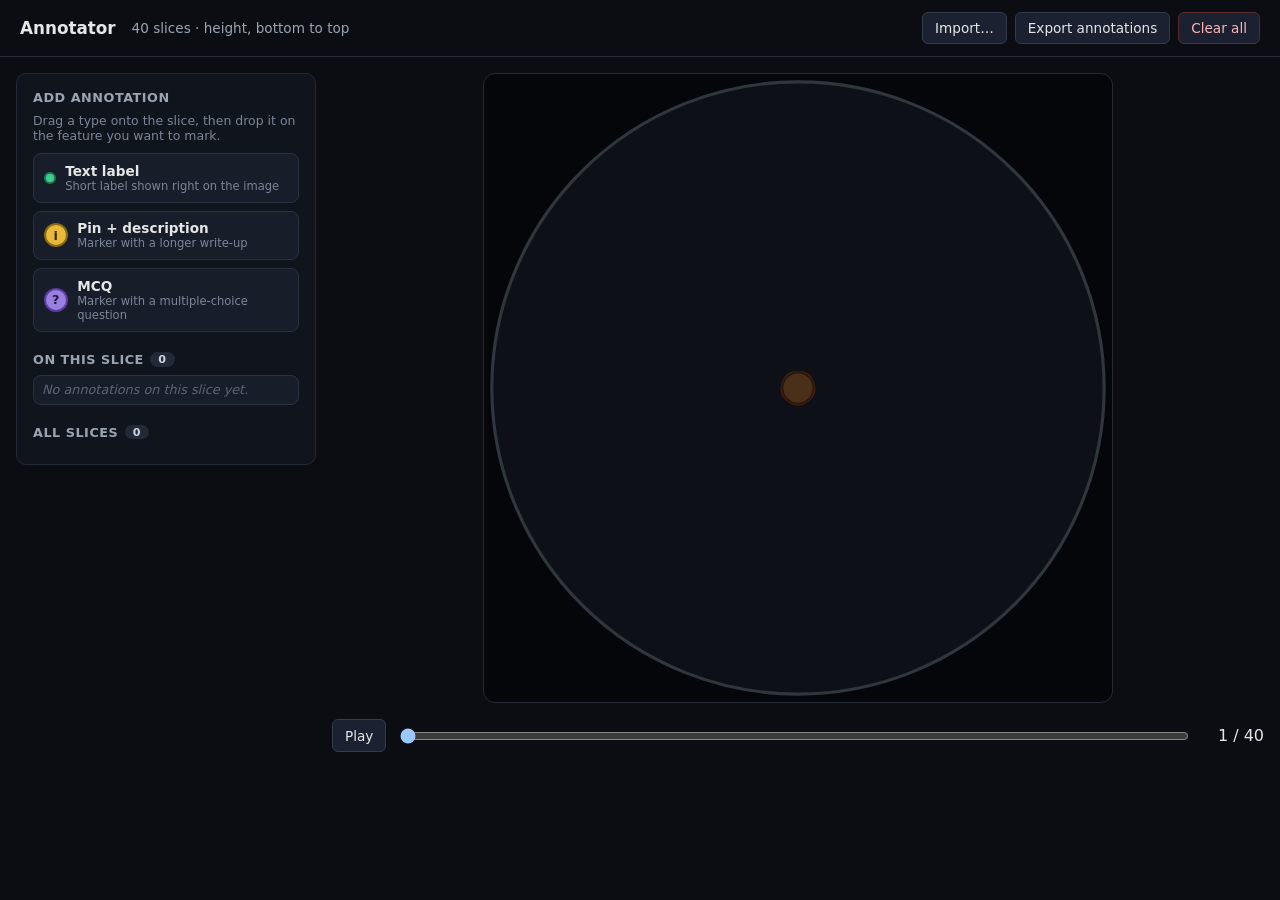
==== annotator/index.html @ ae4ba7be "Add educator annotator screen with drag-and-drop annotations Educators scrub the slice stack and dra" ====
<!doctype html>
<html lang="en">
<head>
<meta charset="utf-8" />
<title>Annotator</title>
<link rel="stylesheet" href="style.css" />
</head>
<body>
  <header>
    <h1>Annotator</h1>
    <div class="dataset-info" id="datasetInfo">Loading dataset…</div>
    <div class="actions">
      <button id="importBtn">Import…</button>
      <input type="file" id="importFile" accept="application/json" hidden />
      <button id="exportBtn">Export annotations</button>
      <button id="clearBtn" class="danger">Clear all</button>
    </div>
  </header>

  <main>
    <aside class="side-panel">
      <section>
        <h2>Add annotation</h2>
        <p class="hint">Drag a type onto the slice, then drop it on the feature you want to mark.</p>
        <div class="palette">
          <div class="palette-item" draggable="true" data-type="label">
            <span class="icon label"></span>
            <div>
              <strong>Text label</strong>
              <span>Short label shown right on the image</span>
            </div>
          </div>
          <div class="palette-item" draggable="true" data-type="pin">
            <span class="icon pin">i</span>
            <div>
              <strong>Pin + description</strong>
              <span>Marker with a longer write-up</span>
            </div>
          </div>
          <div class="palette-item" draggable="true" data-type="mcq">
            <span class="icon mcq">?</span>
            <div>
              <strong>MCQ</strong>
              <span>Marker with a multiple-choice question</span>
            </div>
          </div>
        </div>
      </section>

      <section>
        <h2>On this slice <span class="count" id="sliceAnnCount">0</span></h2>
        <ul class="annotation-list" id="annotationList"></ul>
      </section>

      <section>
        <h2>All slices <span class="count" id="totalAnnCount">0</span></h2>
      </section>
    </aside>

    <section class="stage-panel">
      <div class="stage-wrap">
        <div class="stage" id="stage">
          <div class="svg-host" id="svgHost"></div>
          <div class="marker-layer" id="markerLayer"></div>
        </div>
      </div>
      <div class="controls">
        <button id="play">Play</button>
        <input id="scrub" type="range" min="1" value="1" step="1" />
        <span class="readout" id="readout">1 / ?</span>
      </div>
    </section>
  </main>

  <div class="modal-backdrop" id="modalBackdrop">
    <div class="modal" id="modal"></div>
  </div>

  <script src="app.js"></script>
</body>
</html>
---- annotator/style.css ----
:root { color-scheme: dark; }

* { box-sizing: border-box; }

body {
  margin: 0;
  min-height: 100vh;
  background: #0b0d12;
  color: #e6e6e6;
  font-family: system-ui, sans-serif;
  display: flex;
  flex-direction: column;
}

header {
  display: flex;
  align-items: center;
  gap: 1rem;
  padding: 0.75rem 1.25rem;
  border-bottom: 1px solid #262b36;
  flex-wrap: wrap;
}

header h1 { font-size: 1.05rem; margin: 0; }

.dataset-info { color: #9aa4b2; font-size: 0.85rem; flex: 1; }

.actions { display: flex; gap: 0.5rem; }

button {
  background: #1b2130;
  border: 1px solid #333c4d;
  color: inherit;
  border-radius: 6px;
  padding: 0.45rem 0.75rem;
  cursor: pointer;
  font: inherit;
  font-size: 0.85rem;
}
button:hover { background: #262f42; }
button.danger { border-color: #5a2a2a; color: #ffb4b4; }
button.danger:hover { background: #351c1c; }
button:disabled { opacity: 0.5; cursor: not-allowed; }

main {
  flex: 1;
  display: grid;
  grid-template-columns: 300px 1fr;
  gap: 1rem;
  padding: 1rem;
  align-items: start;
}

.side-panel {
  display: flex;
  flex-direction: column;
  gap: 1.25rem;
  background: #10141c;
  border: 1px solid #232937;
  border-radius: 10px;
  padding: 1rem;
}

.side-panel h2 {
  font-size: 0.8rem;
  text-transform: uppercase;
  letter-spacing: 0.04em;
  color: #9aa4b2;
  margin: 0 0 0.5rem;
  display: flex;
  align-items: center;
  gap: 0.4rem;
}

.count {
  background: #232937;
  color: #cfd6e2;
  border-radius: 999px;
  padding: 0.05rem 0.5rem;
  font-size: 0.7rem;
}

.hint { font-size: 0.78rem; color: #7c8698; margin: 0 0 0.6rem; }

.palette { display: flex; flex-direction: column; gap: 0.5rem; }

.palette-item {
  display: flex;
  align-items: center;
  gap: 0.6rem;
  background: #171d29;
  border: 1px solid #2a3140;
  border-radius: 8px;
  padding: 0.55rem 0.6rem;
  cursor: grab;
}
.palette-item:hover { border-color: #4a5674; }
.palette-item:active { cursor: grabbing; }
.palette-item strong { display: block; font-size: 0.85rem; }
.palette-item span:last-child { display: block; font-size: 0.72rem; color: #7c8698; }

.icon {
  flex: 0 0 auto;
  width: 24px;
  height: 24px;
  border-radius: 50%;
  display: flex;
  align-items: center;
  justify-content: center;
  font-weight: 700;
  font-size: 0.8rem;
}
.icon.label { width: 12px; height: 12px; background: #3ecf8e; border: 2px solid #1f7a53; }
.icon.pin { background: #e8b93a; border: 2px solid #8a6a10; color: #3a2c05; }
.icon.mcq { background: #9b7fe0; border: 2px solid #5a3fa0; color: #23163f; }

.annotation-list {
  list-style: none;
  margin: 0;
  padding: 0;
  display: flex;
  flex-direction: column;
  gap: 0.4rem;
  max-height: 260px;
  overflow-y: auto;
}
.annotation-list li {
  display: flex;
  align-items: center;
  gap: 0.5rem;
  background: #171d29;
  border: 1px solid #2a3140;
  border-radius: 8px;
  padding: 0.4rem 0.5rem;
  cursor: pointer;
  font-size: 0.8rem;
}
.annotation-list li:hover { border-color: #4a5674; }
.annotation-list li .label-text {
  flex: 1;
  overflow: hidden;
  text-overflow: ellipsis;
  white-space: nowrap;
}
.annotation-list li .layer-tag {
  font-size: 0.65rem;
  color: #7c8698;
  background: #10141c;
  border-radius: 4px;
  padding: 0.1rem 0.35rem;
}
.annotation-list li button {
  padding: 0.15rem 0.4rem;
  font-size: 0.7rem;
}
.annotation-list .empty { color: #5c6577; font-style: italic; cursor: default; }
.annotation-list .empty:hover { border-color: #2a3140; }

.stage-panel {
  display: flex;
  flex-direction: column;
  align-items: center;
  gap: 1rem;
}

.stage-wrap {
  width: min(70vh, 100%);
}

.stage {
  position: relative;
  width: 100%;
  aspect-ratio: 1 / 1;
  background: #05060a;
  border: 1px solid #262b36;
  border-radius: 12px;
  overflow: hidden;
}
.stage.drag-over { outline: 2px dashed #5b8def; outline-offset: -2px; }

.svg-host { width: 100%; height: 100%; }
.svg-host svg { width: 100%; height: 100%; display: block; }

.marker-layer {
  position: absolute;
  inset: 0;
  pointer-events: none;
}

.marker {
  position: absolute;
  transform: translate(-50%, -50%);
  display: flex;
  align-items: center;
  gap: 4px;
  cursor: grab;
  pointer-events: auto;
  touch-action: none;
}
.marker:active { cursor: grabbing; }

.marker .dot {
  width: 12px;
  height: 12px;
  border-radius: 50%;
  background: #3ecf8e;
  border: 2px solid #1f7a53;
  flex: 0 0 auto;
}
.marker .chip {
  background: rgba(5, 8, 14, 0.85);
  border: 1px solid #2a3140;
  color: #f2f5fa;
  padding: 2px 6px;
  border-radius: 4px;
  font-size: 12px;
  white-space: nowrap;
}

.marker.pin .icon-circle,
.marker.mcq .icon-circle {
  width: 22px;
  height: 22px;
  border-radius: 50%;
  display: flex;
  align-items: center;
  justify-content: center;
  font-weight: 700;
  font-size: 12px;
  box-shadow: 0 1px 4px rgba(0, 0, 0, 0.5);
}
.marker.pin .icon-circle { background: #e8b93a; border: 2px solid #8a6a10; color: #3a2c05; }
.marker.mcq .icon-circle { background: #9b7fe0; border: 2px solid #5a3fa0; color: #23163f; }

.controls {
  display: flex;
  align-items: center;
  gap: 0.75rem;
  width: 100%;
}
input[type="range"] { flex: 1; }
.readout { min-width: 6ch; text-align: right; font-variant-numeric: tabular-nums; }

.modal-backdrop {
  position: fixed;
  inset: 0;
  background: rgba(4, 6, 10, 0.6);
  display: none;
  align-items: center;
  justify-content: center;
  padding: 1rem;
  z-index: 10;
}
.modal-backdrop.open { display: flex; }

.modal {
  background: #10141c;
  border: 1px solid #232937;
  border-radius: 10px;
  padding: 1.25rem;
  width: min(420px, 100%);
  display: flex;
  flex-direction: column;
  gap: 0.75rem;
}
.modal h3 { margin: 0; font-size: 1rem; }
.modal .meta { font-size: 0.75rem; color: #7c8698; margin: -0.5rem 0 0; }
.modal label { display: flex; flex-direction: column; gap: 0.3rem; font-size: 0.8rem; color: #cfd6e2; }
.modal input[type="text"],
.modal textarea,
.modal select {
  background: #0b0d12;
  border: 1px solid #2a3140;
  border-radius: 6px;
  color: inherit;
  padding: 0.45rem 0.55rem;
  font: inherit;
  resize: vertical;
}
.modal textarea { min-height: 4.5rem; }
.modal .error { color: #ff9d9d; font-size: 0.78rem; min-height: 1em; }
.modal .modal-actions {
  display: flex;
  justify-content: space-between;
  gap: 0.5rem;
  margin-top: 0.25rem;
}
.modal .modal-actions .right { display: flex; gap: 0.5rem; margin-left: auto; }
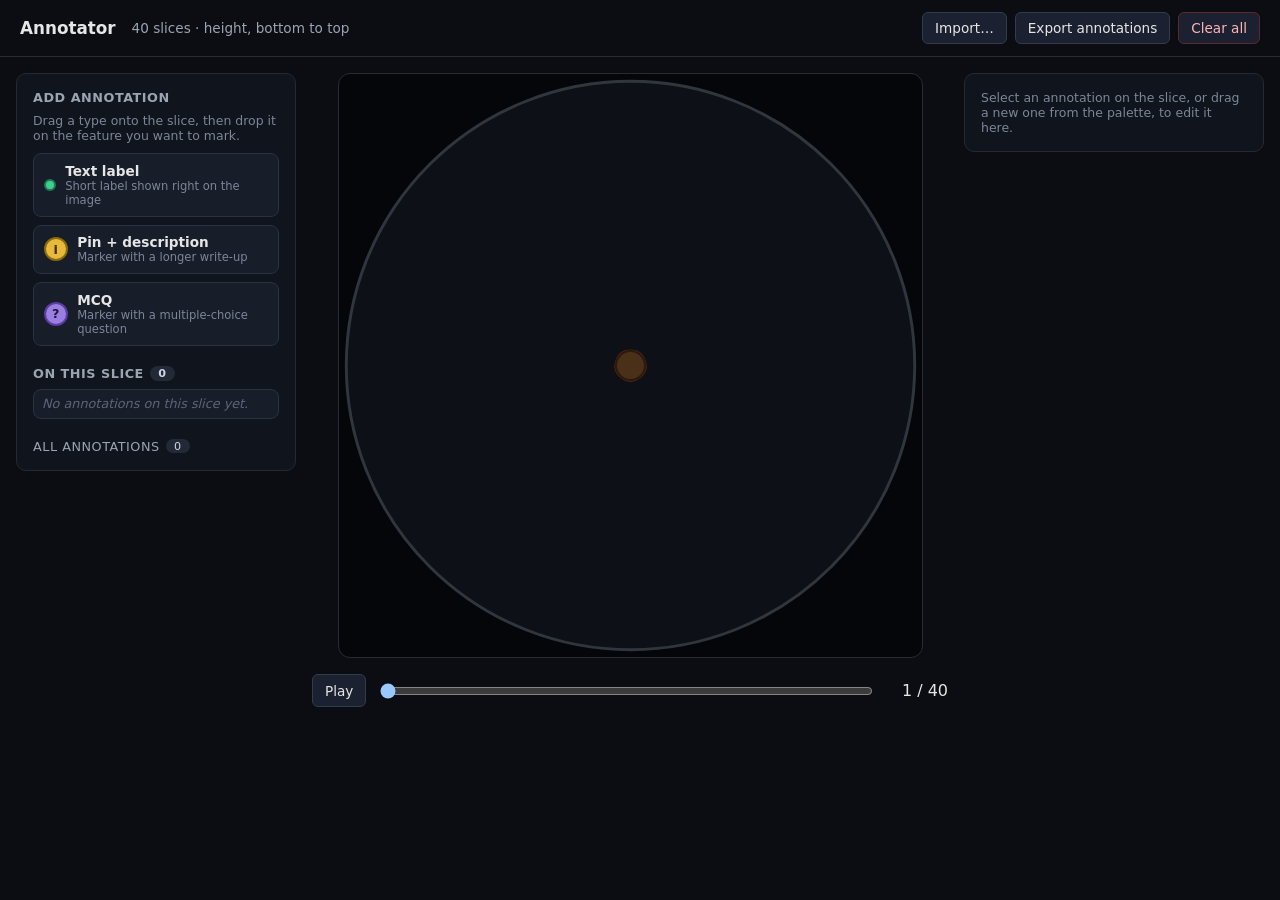
==== commit 08eee603: "Add acceptable-range tolerance and a sortable cross-slice annotation list Every annotation now carri" ====
--- a/annotator/index.html
+++ b/annotator/index.html
@@ -18,7 +18,7 @@
   </header>
 
   <main>
-    <aside class="side-panel">
+    <aside class="side-panel panel">
       <section>
         <h2>Add annotation</h2>
         <p class="hint">Drag a type onto the slice, then drop it on the feature you want to mark.</p>
@@ -53,7 +53,19 @@
       </section>
 
       <section>
-        <h2>All slices <span class="count" id="totalAnnCount">0</span></h2>
+        <details id="allAnnDetails">
+          <summary>All annotations <span class="count" id="totalAnnCount">0</span></summary>
+          <div class="all-ann-controls">
+            <label for="sortOrder">Sort by</label>
+            <select id="sortOrder">
+              <option value="slice">Slice order</option>
+              <option value="type">Type</option>
+              <option value="title-asc">Title A–Z</option>
+              <option value="title-desc">Title Z–A</option>
+            </select>
+          </div>
+          <ul class="annotation-list" id="allAnnotationList"></ul>
+        </details>
       </section>
     </aside>
 
@@ -61,6 +73,7 @@
       <div class="stage-wrap">
         <div class="stage" id="stage">
           <div class="svg-host" id="svgHost"></div>
+          <svg class="tolerance-layer" id="toleranceLayer" viewBox="0 0 400 400"></svg>
           <div class="marker-layer" id="markerLayer"></div>
         </div>
       </div>
@@ -70,11 +83,11 @@
         <span class="readout" id="readout">1 / ?</span>
       </div>
     </section>
+
+    <aside class="inspector panel" id="inspector">
+      <p class="hint placeholder">Select an annotation on the slice, or drag a new one from the palette, to edit it here.</p>
+    </aside>
   </main>
-
-  <div class="modal-backdrop" id="modalBackdrop">
-    <div class="modal" id="modal"></div>
-  </div>
 
   <script src="app.js"></script>
 </body>
--- a/annotator/style.css
+++ b/annotator/style.css
@@ -45,20 +45,27 @@
 main {
   flex: 1;
   display: grid;
-  grid-template-columns: 300px 1fr;
+  grid-template-columns: 280px 1fr 300px;
   gap: 1rem;
   padding: 1rem;
   align-items: start;
 }
 
-.side-panel {
-  display: flex;
-  flex-direction: column;
-  gap: 1.25rem;
+@media (max-width: 1100px) {
+  main { grid-template-columns: 1fr; }
+}
+
+.panel {
   background: #10141c;
   border: 1px solid #232937;
   border-radius: 10px;
   padding: 1rem;
+}
+
+.side-panel {
+  display: flex;
+  flex-direction: column;
+  gap: 1.25rem;
 }
 
 .side-panel h2 {
@@ -81,6 +88,8 @@
 }
 
 .hint { font-size: 0.78rem; color: #7c8698; margin: 0 0 0.6rem; }
+.hint.drawing { color: #ffb454; }
+.hint.placeholder { margin: 0; }
 
 .palette { display: flex; flex-direction: column; gap: 0.5rem; }
 
@@ -136,26 +145,56 @@
   font-size: 0.8rem;
 }
 .annotation-list li:hover { border-color: #4a5674; }
+.annotation-list li.active { border-color: #5b8def; background: #182035; }
 .annotation-list li .label-text {
   flex: 1;
   overflow: hidden;
   text-overflow: ellipsis;
   white-space: nowrap;
 }
-.annotation-list li .layer-tag {
+.annotation-list li .layer-tag,
+.annotation-list li .slice-tag {
   font-size: 0.65rem;
   color: #7c8698;
   background: #10141c;
   border-radius: 4px;
   padding: 0.1rem 0.35rem;
-}
-.annotation-list li button {
-  padding: 0.15rem 0.4rem;
-  font-size: 0.7rem;
+  flex: 0 0 auto;
 }
 .annotation-list .empty { color: #5c6577; font-style: italic; cursor: default; }
 .annotation-list .empty:hover { border-color: #2a3140; }
 
+details > summary {
+  cursor: pointer;
+  font-size: 0.8rem;
+  text-transform: uppercase;
+  letter-spacing: 0.04em;
+  color: #9aa4b2;
+  display: flex;
+  align-items: center;
+  gap: 0.4rem;
+  list-style: revert;
+}
+details[open] > summary { margin-bottom: 0.6rem; }
+
+.all-ann-controls {
+  display: flex;
+  align-items: center;
+  gap: 0.5rem;
+  margin-bottom: 0.6rem;
+  font-size: 0.78rem;
+  color: #9aa4b2;
+}
+.all-ann-controls select {
+  flex: 1;
+  background: #171d29;
+  border: 1px solid #2a3140;
+  color: inherit;
+  border-radius: 6px;
+  padding: 0.3rem 0.4rem;
+  font: inherit;
+}
+
 .stage-panel {
   display: flex;
   flex-direction: column;
@@ -164,7 +203,7 @@
 }
 
 .stage-wrap {
-  width: min(70vh, 100%);
+  width: min(65vh, 100%);
 }
 
 .stage {
@@ -177,9 +216,43 @@
   overflow: hidden;
 }
 .stage.drag-over { outline: 2px dashed #5b8def; outline-offset: -2px; }
+.stage.drawing-mode { outline: 2px dashed #ffb454; outline-offset: -2px; cursor: crosshair; }
 
 .svg-host { width: 100%; height: 100%; }
 .svg-host svg { width: 100%; height: 100%; display: block; }
+
+.tolerance-layer {
+  position: absolute;
+  inset: 0;
+  width: 100%;
+  height: 100%;
+  pointer-events: none;
+}
+.tolerance-layer .tolerance {
+  fill: rgba(91, 141, 239, 0.12);
+  stroke: #5b8def;
+  stroke-width: 1.5;
+  stroke-dasharray: 5 4;
+  vector-effect: non-scaling-stroke;
+}
+.tolerance-layer .tolerance.selected {
+  fill: rgba(91, 141, 239, 0.22);
+  stroke: #8db2ff;
+  stroke-width: 2;
+}
+.tolerance-layer .draft-line {
+  fill: none;
+  stroke: #ffb454;
+  stroke-width: 1.5;
+  stroke-dasharray: 4 3;
+  vector-effect: non-scaling-stroke;
+}
+.tolerance-layer .draft-point {
+  fill: #ffb454;
+  stroke: #7a4d10;
+  stroke-width: 1;
+  vector-effect: non-scaling-stroke;
+}
 
 .marker-layer {
   position: absolute;
@@ -207,6 +280,8 @@
   border: 2px solid #1f7a53;
   flex: 0 0 auto;
 }
+.marker.selected .dot { outline: 2px solid #fff; outline-offset: 2px; }
+
 .marker .chip {
   background: rgba(5, 8, 14, 0.85);
   border: 1px solid #2a3140;
@@ -231,6 +306,7 @@
 }
 .marker.pin .icon-circle { background: #e8b93a; border: 2px solid #8a6a10; color: #3a2c05; }
 .marker.mcq .icon-circle { background: #9b7fe0; border: 2px solid #5a3fa0; color: #23163f; }
+.marker.selected .icon-circle { outline: 2px solid #fff; outline-offset: 2px; }
 
 .controls {
   display: flex;
@@ -241,34 +317,45 @@
 input[type="range"] { flex: 1; }
 .readout { min-width: 6ch; text-align: right; font-variant-numeric: tabular-nums; }
 
-.modal-backdrop {
-  position: fixed;
-  inset: 0;
-  background: rgba(4, 6, 10, 0.6);
-  display: none;
-  align-items: center;
-  justify-content: center;
-  padding: 1rem;
-  z-index: 10;
-}
-.modal-backdrop.open { display: flex; }
-
-.modal {
-  background: #10141c;
-  border: 1px solid #232937;
-  border-radius: 10px;
-  padding: 1.25rem;
-  width: min(420px, 100%);
+.inspector {
   display: flex;
   flex-direction: column;
   gap: 0.75rem;
-}
-.modal h3 { margin: 0; font-size: 1rem; }
-.modal .meta { font-size: 0.75rem; color: #7c8698; margin: -0.5rem 0 0; }
-.modal label { display: flex; flex-direction: column; gap: 0.3rem; font-size: 0.8rem; color: #cfd6e2; }
-.modal input[type="text"],
-.modal textarea,
-.modal select {
+  max-height: calc(100vh - 6rem);
+  overflow-y: auto;
+}
+
+.inspector-header {
+  display: flex;
+  align-items: center;
+  justify-content: space-between;
+  gap: 0.5rem;
+}
+.inspector-header h2 { margin: 0; font-size: 1rem; }
+.inspector-header button {
+  padding: 0.1rem 0.5rem;
+  font-size: 1rem;
+  line-height: 1;
+}
+
+.inspector .meta { font-size: 0.75rem; color: #7c8698; margin: -0.4rem 0 0; }
+
+.inspector label {
+  display: flex;
+  flex-direction: column;
+  gap: 0.3rem;
+  font-size: 0.8rem;
+  color: #cfd6e2;
+}
+.inspector label > span {
+  display: flex;
+  justify-content: space-between;
+  color: #9aa4b2;
+  font-size: 0.72rem;
+}
+.inspector input[type="text"],
+.inspector textarea,
+.inspector select {
   background: #0b0d12;
   border: 1px solid #2a3140;
   border-radius: 6px;
@@ -277,12 +364,39 @@
   font: inherit;
   resize: vertical;
 }
-.modal textarea { min-height: 4.5rem; }
-.modal .error { color: #ff9d9d; font-size: 0.78rem; min-height: 1em; }
-.modal .modal-actions {
-  display: flex;
-  justify-content: space-between;
-  gap: 0.5rem;
-  margin-top: 0.25rem;
-}
-.modal .modal-actions .right { display: flex; gap: 0.5rem; margin-left: auto; }
+.inspector textarea { min-height: 4.5rem; }
+
+.tolerance-section {
+  border-top: 1px solid #232937;
+  padding-top: 0.75rem;
+  display: flex;
+  flex-direction: column;
+  gap: 0.6rem;
+}
+.tolerance-section h3 {
+  margin: 0;
+  font-size: 0.8rem;
+  text-transform: uppercase;
+  letter-spacing: 0.04em;
+  color: #9aa4b2;
+}
+.tolerance-mode {
+  display: flex;
+  gap: 1rem;
+  font-size: 0.8rem;
+}
+.tolerance-mode label {
+  flex-direction: row;
+  align-items: center;
+  gap: 0.35rem;
+  cursor: pointer;
+}
+.tolerance-actions { display: flex; flex-wrap: wrap; gap: 0.5rem; }
+.tolerance-actions button { font-size: 0.78rem; padding: 0.35rem 0.6rem; }
+
+.inspector-actions {
+  border-top: 1px solid #232937;
+  padding-top: 0.75rem;
+  display: flex;
+  justify-content: flex-end;
+}
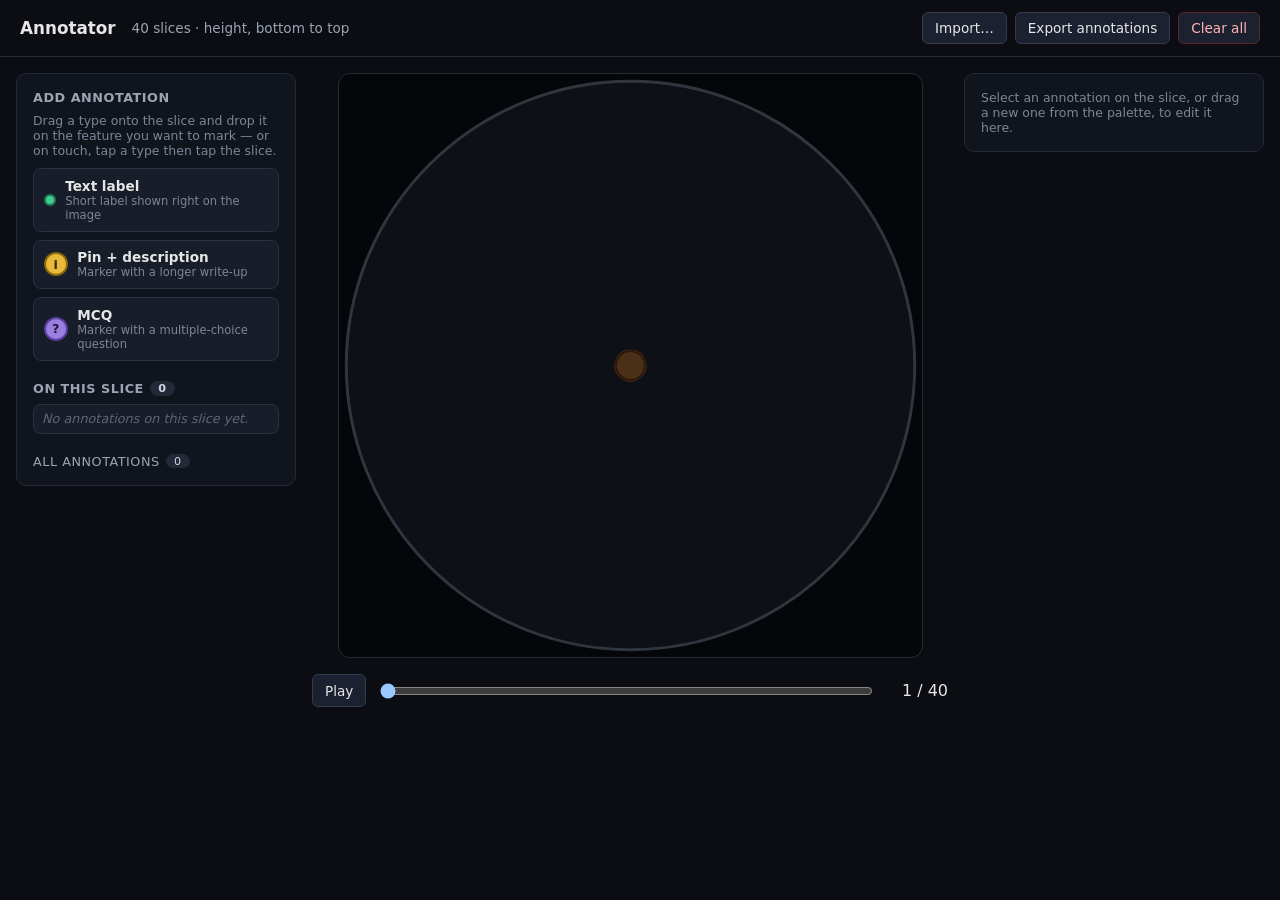
==== commit 342697d9: "Make the annotator responsive and touch/iPad-compatible Native HTML5 drag-and-drop (used for palette" ====
--- a/annotator/index.html
+++ b/annotator/index.html
@@ -2,6 +2,7 @@
 <html lang="en">
 <head>
 <meta charset="utf-8" />
+<meta name="viewport" content="width=device-width, initial-scale=1" />
 <title>Annotator</title>
 <link rel="stylesheet" href="style.css" />
 </head>
@@ -21,23 +22,23 @@
     <aside class="side-panel panel">
       <section>
         <h2>Add annotation</h2>
-        <p class="hint">Drag a type onto the slice, then drop it on the feature you want to mark.</p>
+        <p class="hint" id="paletteHint">Drag a type onto the slice and drop it on the feature you want to mark — or on touch, tap a type then tap the slice.</p>
         <div class="palette">
-          <div class="palette-item" draggable="true" data-type="label">
+          <div class="palette-item" data-type="label">
             <span class="icon label"></span>
             <div>
               <strong>Text label</strong>
               <span>Short label shown right on the image</span>
             </div>
           </div>
-          <div class="palette-item" draggable="true" data-type="pin">
+          <div class="palette-item" data-type="pin">
             <span class="icon pin">i</span>
             <div>
               <strong>Pin + description</strong>
               <span>Marker with a longer write-up</span>
             </div>
           </div>
-          <div class="palette-item" draggable="true" data-type="mcq">
+          <div class="palette-item" data-type="mcq">
             <span class="icon mcq">?</span>
             <div>
               <strong>MCQ</strong>
--- a/annotator/style.css
+++ b/annotator/style.css
@@ -53,6 +53,9 @@
 
 @media (max-width: 1100px) {
   main { grid-template-columns: 1fr; }
+  /* Stacked layout already scrolls as a page - an inner scroll region on
+     top of that just fights the user's finger. */
+  .inspector { max-height: none; overflow-y: visible; }
 }
 
 .panel {
@@ -102,11 +105,31 @@
   border-radius: 8px;
   padding: 0.55rem 0.6rem;
   cursor: grab;
+  touch-action: none;
+  user-select: none;
 }
 .palette-item:hover { border-color: #4a5674; }
 .palette-item:active { cursor: grabbing; }
+.palette-item.armed { border-color: #3ecf8e; box-shadow: 0 0 0 2px rgba(62, 207, 142, 0.35); }
 .palette-item strong { display: block; font-size: 0.85rem; }
 .palette-item span:last-child { display: block; font-size: 0.72rem; color: #7c8698; }
+
+.drag-ghost {
+  position: fixed;
+  top: 0;
+  left: 0;
+  transform: translate(-50%, -135%);
+  background: #171d29;
+  border: 1px solid #4a5674;
+  border-radius: 8px;
+  padding: 0.35rem 0.6rem;
+  font-size: 0.8rem;
+  color: #f2f5fa;
+  pointer-events: none;
+  white-space: nowrap;
+  box-shadow: 0 4px 12px rgba(0, 0, 0, 0.4);
+  z-index: 50;
+}
 
 .icon {
   flex: 0 0 auto;
@@ -217,6 +240,7 @@
 }
 .stage.drag-over { outline: 2px dashed #5b8def; outline-offset: -2px; }
 .stage.drawing-mode { outline: 2px dashed #ffb454; outline-offset: -2px; cursor: crosshair; }
+.stage.armed-mode { outline: 2px dashed #3ecf8e; outline-offset: -2px; cursor: copy; }
 
 .svg-host { width: 100%; height: 100%; }
 .svg-host svg { width: 100%; height: 100%; display: block; }
@@ -400,3 +424,23 @@
   display: flex;
   justify-content: flex-end;
 }
+
+/* Touchscreens (phones, iPads, incl. wide iPad landscape that would
+   otherwise still match the desktop 3-column layout): bigger hit targets. */
+@media (pointer: coarse) {
+  button { padding: 0.6rem 0.9rem; font-size: 0.9rem; }
+  .palette-item { padding: 0.7rem 0.65rem; }
+  .marker .dot { width: 16px; height: 16px; }
+  .marker.pin .icon-circle,
+  .marker.mcq .icon-circle { width: 30px; height: 30px; font-size: 14px; }
+  input[type="range"] { height: 1.5rem; }
+}
+
+@media (max-width: 640px) {
+  header { padding: 0.6rem 0.85rem; gap: 0.6rem; }
+  header h1 { width: 100%; }
+  .dataset-info { flex-basis: 100%; }
+  main { padding: 0.6rem; gap: 0.75rem; }
+  .panel { padding: 0.75rem; }
+  .stage-wrap { width: 100%; }
+}
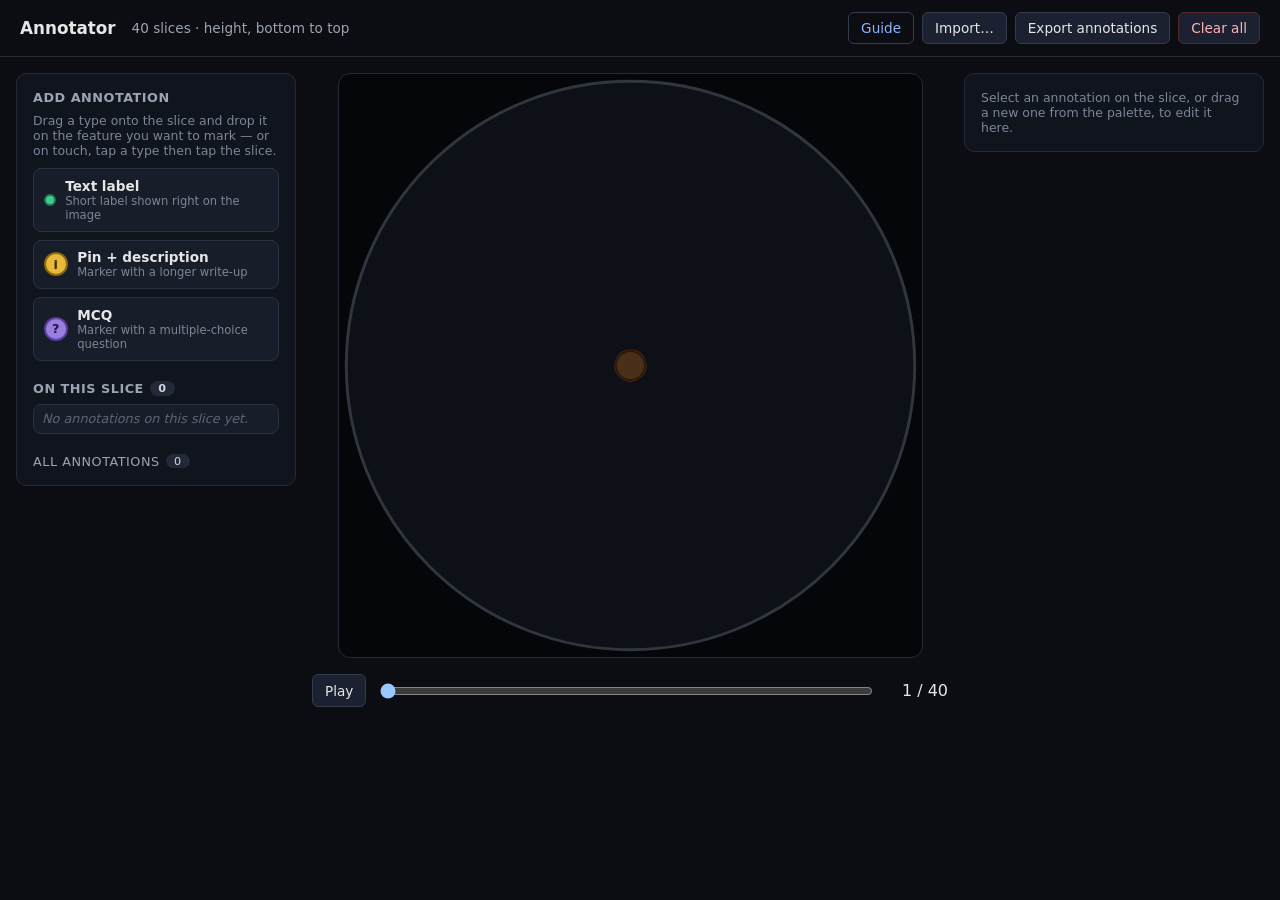
==== commit ef7a386a: "Add a quick guide for educators and students guide.html is a short, task-oriented walkthrough (not t" ====
--- a/annotator/index.html
+++ b/annotator/index.html
@@ -11,6 +11,7 @@
     <h1>Annotator</h1>
     <div class="dataset-info" id="datasetInfo">Loading dataset…</div>
     <div class="actions">
+      <a class="guide-link" href="../guide.html">Guide</a>
       <button id="importBtn">Import…</button>
       <input type="file" id="importFile" accept="application/json" hidden />
       <button id="exportBtn">Export annotations</button>
--- a/annotator/style.css
+++ b/annotator/style.css
@@ -40,6 +40,17 @@
 button:hover { background: #262f42; }
 button.danger { border-color: #5a2a2a; color: #ffb4b4; }
 button.danger:hover { background: #351c1c; }
+.guide-link {
+  display: inline-flex;
+  align-items: center;
+  border: 1px solid #333c4d;
+  border-radius: 6px;
+  padding: 0.45rem 0.75rem;
+  font-size: 0.85rem;
+  color: #8fb3ff;
+  text-decoration: none;
+}
+.guide-link:hover { background: #262f42; }
 button:disabled { opacity: 0.5; cursor: not-allowed; }
 
 main {
@@ -244,6 +255,7 @@
 
 .svg-host { width: 100%; height: 100%; }
 .svg-host svg { width: 100%; height: 100%; display: block; }
+.svg-host img { width: 100%; height: 100%; display: block; object-fit: contain; }
 
 .tolerance-layer {
   position: absolute;
@@ -287,14 +299,25 @@
 .marker {
   position: absolute;
   transform: translate(-50%, -50%);
-  display: flex;
-  align-items: center;
-  gap: 4px;
   cursor: grab;
   pointer-events: auto;
   touch-action: none;
 }
 .marker:active { cursor: grabbing; }
+
+.marker.pin,
+.marker.mcq {
+  display: flex;
+  align-items: center;
+}
+
+/* Label markers: the dot alone anchors the (x,y) point (so the
+   tolerance zone, which is centered on that same point, lines up with
+   the dot) - the chip hangs off it via absolute positioning so it
+   doesn't pull the anchor sideways. */
+.marker.label {
+  display: block;
+}
 
 .marker .dot {
   width: 12px;
@@ -303,6 +326,7 @@
   background: #3ecf8e;
   border: 2px solid #1f7a53;
   flex: 0 0 auto;
+  display: block;
 }
 .marker.selected .dot { outline: 2px solid #fff; outline-offset: 2px; }
 
@@ -314,6 +338,13 @@
   border-radius: 4px;
   font-size: 12px;
   white-space: nowrap;
+}
+.marker.label .chip {
+  position: absolute;
+  left: 100%;
+  top: 50%;
+  transform: translateY(-50%);
+  margin-left: 6px;
 }
 
 .marker.pin .icon-circle,
@@ -444,3 +475,62 @@
   .panel { padding: 0.75rem; }
   .stage-wrap { width: 100%; }
 }
+
+.modal-backdrop {
+  position: fixed;
+  inset: 0;
+  background: rgba(4, 6, 10, 0.65);
+  display: none;
+  align-items: center;
+  justify-content: center;
+  padding: 1rem;
+  z-index: 100;
+}
+.modal-backdrop.open { display: flex; }
+
+.modal {
+  background: #10141c;
+  border: 1px solid #232937;
+  border-radius: 10px;
+  padding: 1.25rem;
+  width: min(440px, 100%);
+  max-height: calc(100vh - 2rem);
+  overflow-y: auto;
+  display: flex;
+  flex-direction: column;
+  gap: 0.9rem;
+}
+.modal h3 { margin: 0; font-size: 1.05rem; }
+.modal fieldset {
+  border: 1px solid #232937;
+  border-radius: 8px;
+  padding: 0.75rem;
+  display: flex;
+  flex-direction: column;
+  gap: 0.6rem;
+}
+.modal legend {
+  padding: 0 0.3rem;
+  font-size: 0.78rem;
+  text-transform: uppercase;
+  letter-spacing: 0.04em;
+  color: #9aa4b2;
+}
+.modal fieldset label {
+  display: flex;
+  align-items: flex-start;
+  gap: 0.6rem;
+  font-size: 0.85rem;
+  color: #e6e6e6;
+  cursor: pointer;
+}
+.modal fieldset label input { margin-top: 0.2rem; }
+.modal fieldset label span { display: block; }
+.modal fieldset label strong { font-size: 0.85rem; }
+.modal fieldset label br + em,
+.modal fieldset label em { color: #9aa4b2; font-size: 0.78rem; font-style: normal; }
+.modal-actions {
+  display: flex;
+  justify-content: flex-end;
+  gap: 0.5rem;
+}
